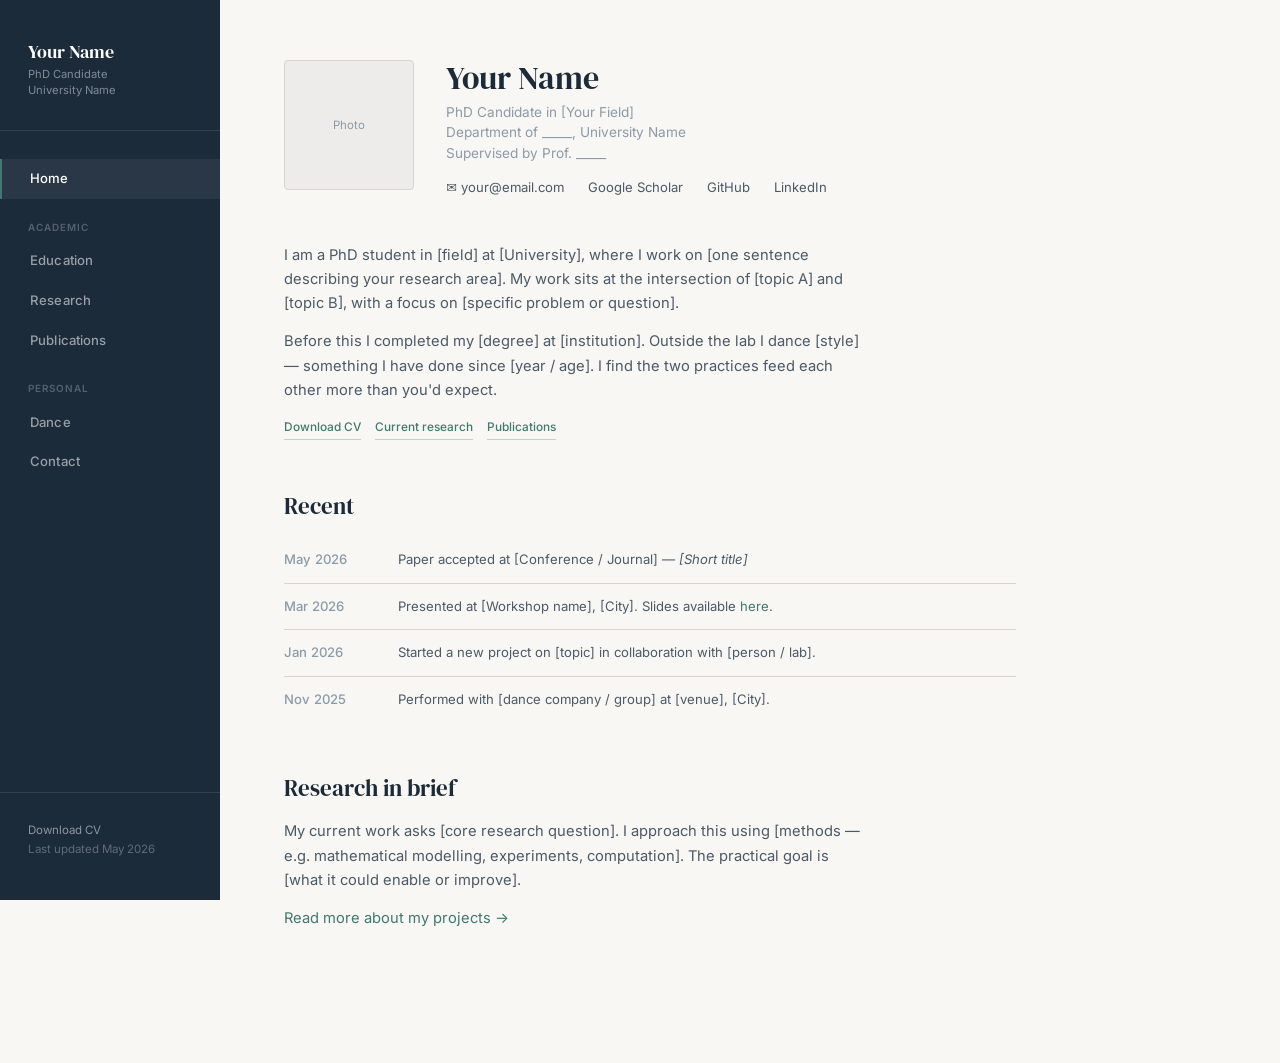
==== index.html @ a27396a3 "Add files via upload" ====
<!DOCTYPE html>
<html lang="en">
<head>
  <meta charset="UTF-8">
  <meta name="viewport" content="width=device-width, initial-scale=1.0">
  <title>Your Name</title>
  <link rel="preconnect" href="https://fonts.googleapis.com">
  <link href="https://fonts.googleapis.com/css2?family=DM+Serif+Display:ital@0;1&family=Inter:wght@400;500;600&display=swap" rel="stylesheet">
  <link rel="stylesheet" href="css/style.css">
</head>
<body>

<!-- Mobile nav -->
<nav class="mobile-nav">
  <span class="mobile-nav-name">Your Name</span>
  <button class="hamburger" onclick="toggleMenu()" aria-label="Menu">
    <span></span><span></span><span></span>
  </button>
</nav>
<div class="mobile-menu" id="mobileMenu">
  <a href="index.html">Home</a>
  <a href="pages/education.html">Education</a>
  <a href="pages/research.html">Research</a>
  <a href="pages/publications.html">Publications</a>
  <a href="pages/dance.html">Dance</a>
  <a href="pages/contact.html">Contact</a>
</div>

<div class="site-wrap">

  <!-- Sidebar -->
  <aside class="sidebar">
    <div class="sidebar-name">
      Your Name
      <small>PhD Candidate<br>University Name</small>
    </div>
    <ul class="nav-list">
      <li><a href="index.html" class="active">Home</a></li>

      <li class="nav-section-label">Academic</li>
      <li><a href="pages/education.html">Education</a></li>
      <li><a href="pages/research.html">Research</a></li>
      <li><a href="pages/publications.html">Publications</a></li>

      <li class="nav-section-label">Personal</li>
      <li><a href="pages/dance.html">Dance</a></li>
      <li><a href="pages/contact.html">Contact</a></li>
    </ul>
    <div class="sidebar-footer">
      <a href="files/cv.pdf" target="_blank">Download CV</a><br>
      Last updated May 2026
    </div>
  </aside>

  <!-- Main content -->
  <main class="main">

    <!-- Profile -->
    <div class="profile-block">
      <div class="profile-img">
        <!-- Replace with: <img src="images/photo.jpg" alt="Your Name"> -->
        Photo
      </div>
      <div>
        <div class="profile-name">Your Name</div>
        <div class="profile-role">
          PhD Candidate in [Your Field]<br>
          Department of _____, University Name<br>
          Supervised by Prof. _____
        </div>
        <div class="contact-row">
          <a href="mailto:your@email.com">✉ your@email.com</a>
          <a href="https://scholar.google.com" target="_blank">Google Scholar</a>
          <a href="https://github.com/yourhandle" target="_blank">GitHub</a>
          <a href="https://linkedin.com/in/yourhandle" target="_blank">LinkedIn</a>
        </div>
      </div>
    </div>

    <!-- About -->
    <div class="section">
      <p>
        I am a PhD student in [field] at [University], where I work on [one sentence
        describing your research area]. My work sits at the intersection of [topic A]
        and [topic B], with a focus on [specific problem or question].
      </p>
      <p>
        Before this I completed my [degree] at [institution]. Outside the lab I dance
        [style] — something I have done since [year / age]. I find the two practices
        feed each other more than you'd expect.
      </p>
      <div class="link-row" style="margin-top:16px">
        <a href="files/cv.pdf">Download CV</a>
        <a href="pages/research.html">Current research</a>
        <a href="pages/publications.html">Publications</a>
      </div>
    </div>

    <!-- News -->
    <h2>Recent</h2>
    <div class="section">

      <div class="news-item">
        <span class="news-date">May 2026</span>
        <span class="news-text">
          Paper accepted at [Conference / Journal] — <em>[Short title]</em>
        </span>
      </div>

      <div class="news-item">
        <span class="news-date">Mar 2026</span>
        <span class="news-text">
          Presented at [Workshop name], [City]. Slides available
          <a href="#">here</a>.
        </span>
      </div>

      <div class="news-item">
        <span class="news-date">Jan 2026</span>
        <span class="news-text">
          Started a new project on [topic] in collaboration with [person / lab].
        </span>
      </div>

      <div class="news-item">
        <span class="news-date">Nov 2025</span>
        <span class="news-text">
          Performed with [dance company / group] at [venue], [City].
        </span>
      </div>

    </div>

    <!-- Research snapshot -->
    <h2>Research in brief</h2>
    <div class="section">
      <p>
        My current work asks [core research question]. I approach this using
        [methods — e.g. mathematical modelling, experiments, computation].
        The practical goal is [what it could enable or improve].
      </p>
      <p>
        <a href="pages/research.html">Read more about my projects →</a>
      </p>
    </div>

  </main>
</div>

<script>
  function toggleMenu() {
    document.getElementById('mobileMenu').classList.toggle('open');
  }
</script>
</body>
</html>
---- css/style.css ----
/* ─── TOKENS ─────────────────────────────────────────────────── */
:root {
  --bg:       #F8F7F4;
  --bg2:      #EEECEA;
  --ink:      #1C2B3A;
  --ink2:     #4A5A68;
  --ink3:     #8A9BAA;
  --accent:   #3D7A6F;
  --accent2:  #2D5C53;
  --rule:     #D8D5D0;
  --serif:    'DM Serif Display', Georgia, serif;
  --sans:     'Inter', system-ui, sans-serif;
  --nav-w:    220px;
}

/* ─── RESET ──────────────────────────────────────────────────── */
*, *::before, *::after { box-sizing: border-box; margin: 0; padding: 0; }
html { font-size: 16px; scroll-behavior: smooth; }
body {
  background: var(--bg);
  color: var(--ink);
  font-family: var(--sans);
  line-height: 1.65;
  min-height: 100vh;
}
img { max-width: 100%; display: block; }
a { color: var(--accent); text-decoration: none; }
a:hover { text-decoration: underline; }
a:focus-visible {
  outline: 2px solid var(--accent);
  outline-offset: 3px;
  border-radius: 2px;
}

/* ─── LAYOUT ─────────────────────────────────────────────────── */
.site-wrap {
  display: flex;
  min-height: 100vh;
}

/* ─── SIDEBAR NAV ────────────────────────────────────────────── */
.sidebar {
  width: var(--nav-w);
  flex-shrink: 0;
  background: var(--ink);
  color: #fff;
  display: flex;
  flex-direction: column;
  padding: 40px 0;
  position: fixed;
  top: 0; left: 0; bottom: 0;
  overflow-y: auto;
  z-index: 100;
}

.sidebar-name {
  font-family: var(--serif);
  font-size: 1.15rem;
  line-height: 1.25;
  padding: 0 28px 32px;
  border-bottom: 1px solid rgba(255,255,255,.1);
  margin-bottom: 28px;
  color: #fff;
}
.sidebar-name small {
  display: block;
  font-family: var(--sans);
  font-size: .7rem;
  color: rgba(255,255,255,.45);
  font-weight: 400;
  margin-top: 4px;
  font-style: normal;
  line-height: 1.4;
}

.nav-list {
  list-style: none;
  flex: 1;
}
.nav-list a {
  display: block;
  padding: 9px 28px;
  font-size: .82rem;
  font-weight: 500;
  color: rgba(255,255,255,.55);
  letter-spacing: .01em;
  transition: color .15s, background .15s;
  border-left: 2px solid transparent;
}
.nav-list a:hover,
.nav-list a.active {
  color: #fff;
  text-decoration: none;
  background: rgba(255,255,255,.06);
  border-left-color: var(--accent);
}

.nav-section-label {
  padding: 20px 28px 6px;
  font-size: .62rem;
  letter-spacing: .1em;
  color: rgba(255,255,255,.25);
  font-weight: 600;
  text-transform: uppercase;
}

.sidebar-footer {
  padding: 28px 28px 0;
  border-top: 1px solid rgba(255,255,255,.1);
  margin-top: 28px;
  font-size: .72rem;
  color: rgba(255,255,255,.3);
  line-height: 1.7;
}
.sidebar-footer a { color: rgba(255,255,255,.5); }
.sidebar-footer a:hover { color: #fff; }

/* ─── MAIN CONTENT ───────────────────────────────────────────── */
.main {
  margin-left: var(--nav-w);
  flex: 1;
  padding: 60px 64px 80px;
  max-width: 860px;
}

/* ─── PAGE HEADER ────────────────────────────────────────────── */
.page-header {
  margin-bottom: 48px;
  padding-bottom: 24px;
  border-bottom: 1px solid var(--rule);
}
.page-header h1 {
  font-family: var(--serif);
  font-size: 2.4rem;
  font-weight: 400;
  line-height: 1.15;
  color: var(--ink);
  margin-bottom: 8px;
}
.page-header .subtitle {
  font-size: .9rem;
  color: var(--ink3);
}

/* ─── TYPOGRAPHY ─────────────────────────────────────────────── */
h2 {
  font-family: var(--serif);
  font-size: 1.45rem;
  font-weight: 400;
  color: var(--ink);
  margin: 48px 0 16px;
  line-height: 1.25;
}
h3 {
  font-size: .85rem;
  font-weight: 600;
  color: var(--ink);
  margin: 28px 0 8px;
  letter-spacing: .01em;
}
p {
  font-size: .92rem;
  color: var(--ink2);
  max-width: 64ch;
  margin-bottom: 14px;
}
p:last-child { margin-bottom: 0; }

/* ─── SECTION BLOCKS ─────────────────────────────────────────── */
.section {
  margin-bottom: 52px;
}

/* ─── ENTRY (for pubs / projects / education) ───────────────── */
.entry {
  display: grid;
  grid-template-columns: 90px 1fr;
  gap: 0 24px;
  padding: 20px 0;
  border-bottom: 1px solid var(--rule);
}
.entry:last-child { border-bottom: none; }
.entry-year {
  font-size: .78rem;
  color: var(--ink3);
  padding-top: 2px;
  font-weight: 500;
}
.entry-body { }
.entry-title {
  font-size: .92rem;
  font-weight: 600;
  color: var(--ink);
  margin-bottom: 3px;
  line-height: 1.35;
}
.entry-sub {
  font-size: .8rem;
  color: var(--ink2);
  margin-bottom: 5px;
  line-height: 1.45;
}
.entry-desc {
  font-size: .78rem;
  color: var(--ink3);
  max-width: 56ch;
  line-height: 1.55;
}
.entry-tags {
  display: flex;
  flex-wrap: wrap;
  gap: 5px;
  margin-top: 8px;
}
.tag {
  font-size: .67rem;
  padding: 2px 9px;
  border-radius: 3px;
  background: var(--bg2);
  color: var(--ink2);
  font-weight: 500;
  border: 1px solid var(--rule);
}
.tag.accent {
  background: rgba(61,122,111,.1);
  color: var(--accent2);
  border-color: rgba(61,122,111,.2);
}

/* ─── LINKS INLINE ───────────────────────────────────────────── */
.link-row {
  display: flex;
  gap: 14px;
  margin-top: 8px;
  flex-wrap: wrap;
}
.link-row a {
  font-size: .74rem;
  font-weight: 500;
  color: var(--accent);
  border-bottom: 1px solid rgba(61,122,111,.3);
  padding-bottom: 1px;
}
.link-row a:hover { border-bottom-color: var(--accent); text-decoration: none; }

/* ─── CONTACT / ICON ROW ─────────────────────────────────────── */
.contact-row {
  display: flex;
  flex-wrap: wrap;
  gap: 10px 24px;
  margin-top: 12px;
}
.contact-row a {
  font-size: .82rem;
  color: var(--ink2);
  display: flex;
  align-items: center;
  gap: 6px;
}
.contact-row a:hover { color: var(--accent); text-decoration: none; }

/* ─── PROFILE BLOCK (home) ───────────────────────────────────── */
.profile-block {
  display: grid;
  grid-template-columns: 130px 1fr;
  gap: 32px;
  align-items: start;
  margin-bottom: 44px;
}
.profile-img {
  width: 130px; height: 130px;
  border-radius: 4px;
  background: var(--bg2);
  border: 1px solid var(--rule);
  overflow: hidden;
  display: flex;
  align-items: center;
  justify-content: center;
  color: var(--ink3);
  font-size: .72rem;
  text-align: center;
}
.profile-name {
  font-family: var(--serif);
  font-size: 2rem;
  font-weight: 400;
  color: var(--ink);
  line-height: 1.15;
  margin-bottom: 5px;
}
.profile-role {
  font-size: .85rem;
  color: var(--ink3);
  margin-bottom: 14px;
  line-height: 1.5;
}

/* ─── NEWS ITEMS ─────────────────────────────────────────────── */
.news-item {
  display: grid;
  grid-template-columns: 90px 1fr;
  gap: 0 24px;
  padding: 12px 0;
  border-bottom: 1px solid var(--rule);
  font-size: .82rem;
}
.news-item:last-child { border-bottom: none; }
.news-date { color: var(--ink3); font-weight: 500; }
.news-text { color: var(--ink2); }

/* ─── DANCE PAGE ─────────────────────────────────────────────── */
.dance-grid {
  display: grid;
  grid-template-columns: repeat(2, 1fr);
  gap: 20px;
  margin-top: 24px;
}
.dance-card {
  background: var(--bg2);
  border: 1px solid var(--rule);
  border-radius: 4px;
  padding: 20px;
}
.dance-card h3 {
  margin-top: 0;
  margin-bottom: 6px;
  font-size: .85rem;
}
.dance-card p {
  font-size: .78rem;
  color: var(--ink3);
  max-width: none;
}

/* ─── MOBILE NAV ─────────────────────────────────────────────── */
.mobile-nav {
  display: none;
  background: var(--ink);
  padding: 14px 20px;
  position: sticky;
  top: 0;
  z-index: 200;
  align-items: center;
  justify-content: space-between;
}
.mobile-nav-name {
  font-family: var(--serif);
  font-size: 1rem;
  color: #fff;
}
.hamburger {
  background: none;
  border: none;
  cursor: pointer;
  padding: 4px;
  display: flex;
  flex-direction: column;
  gap: 4px;
}
.hamburger span {
  display: block;
  width: 22px; height: 2px;
  background: rgba(255,255,255,.7);
  border-radius: 1px;
  transition: .2s;
}
.mobile-menu {
  display: none;
  background: var(--ink);
  padding: 8px 0 16px;
  position: sticky;
  top: 54px;
  z-index: 190;
}
.mobile-menu.open { display: block; }
.mobile-menu a {
  display: block;
  padding: 9px 20px;
  font-size: .82rem;
  color: rgba(255,255,255,.6);
  font-weight: 500;
}
.mobile-menu a:hover { color: #fff; text-decoration: none; }

/* ─── RESPONSIVE ─────────────────────────────────────────────── */
@media (max-width: 768px) {
  .sidebar { display: none; }
  .mobile-nav { display: flex; }
  .main {
    margin-left: 0;
    padding: 32px 22px 60px;
    max-width: 100%;
  }
  .profile-block {
    grid-template-columns: 1fr;
  }
  .entry {
    grid-template-columns: 1fr;
    gap: 4px;
  }
  .news-item {
    grid-template-columns: 1fr;
    gap: 2px;
  }
  .dance-grid {
    grid-template-columns: 1fr;
  }
}

@media (prefers-reduced-motion: reduce) {
  * { transition: none !important; }
}
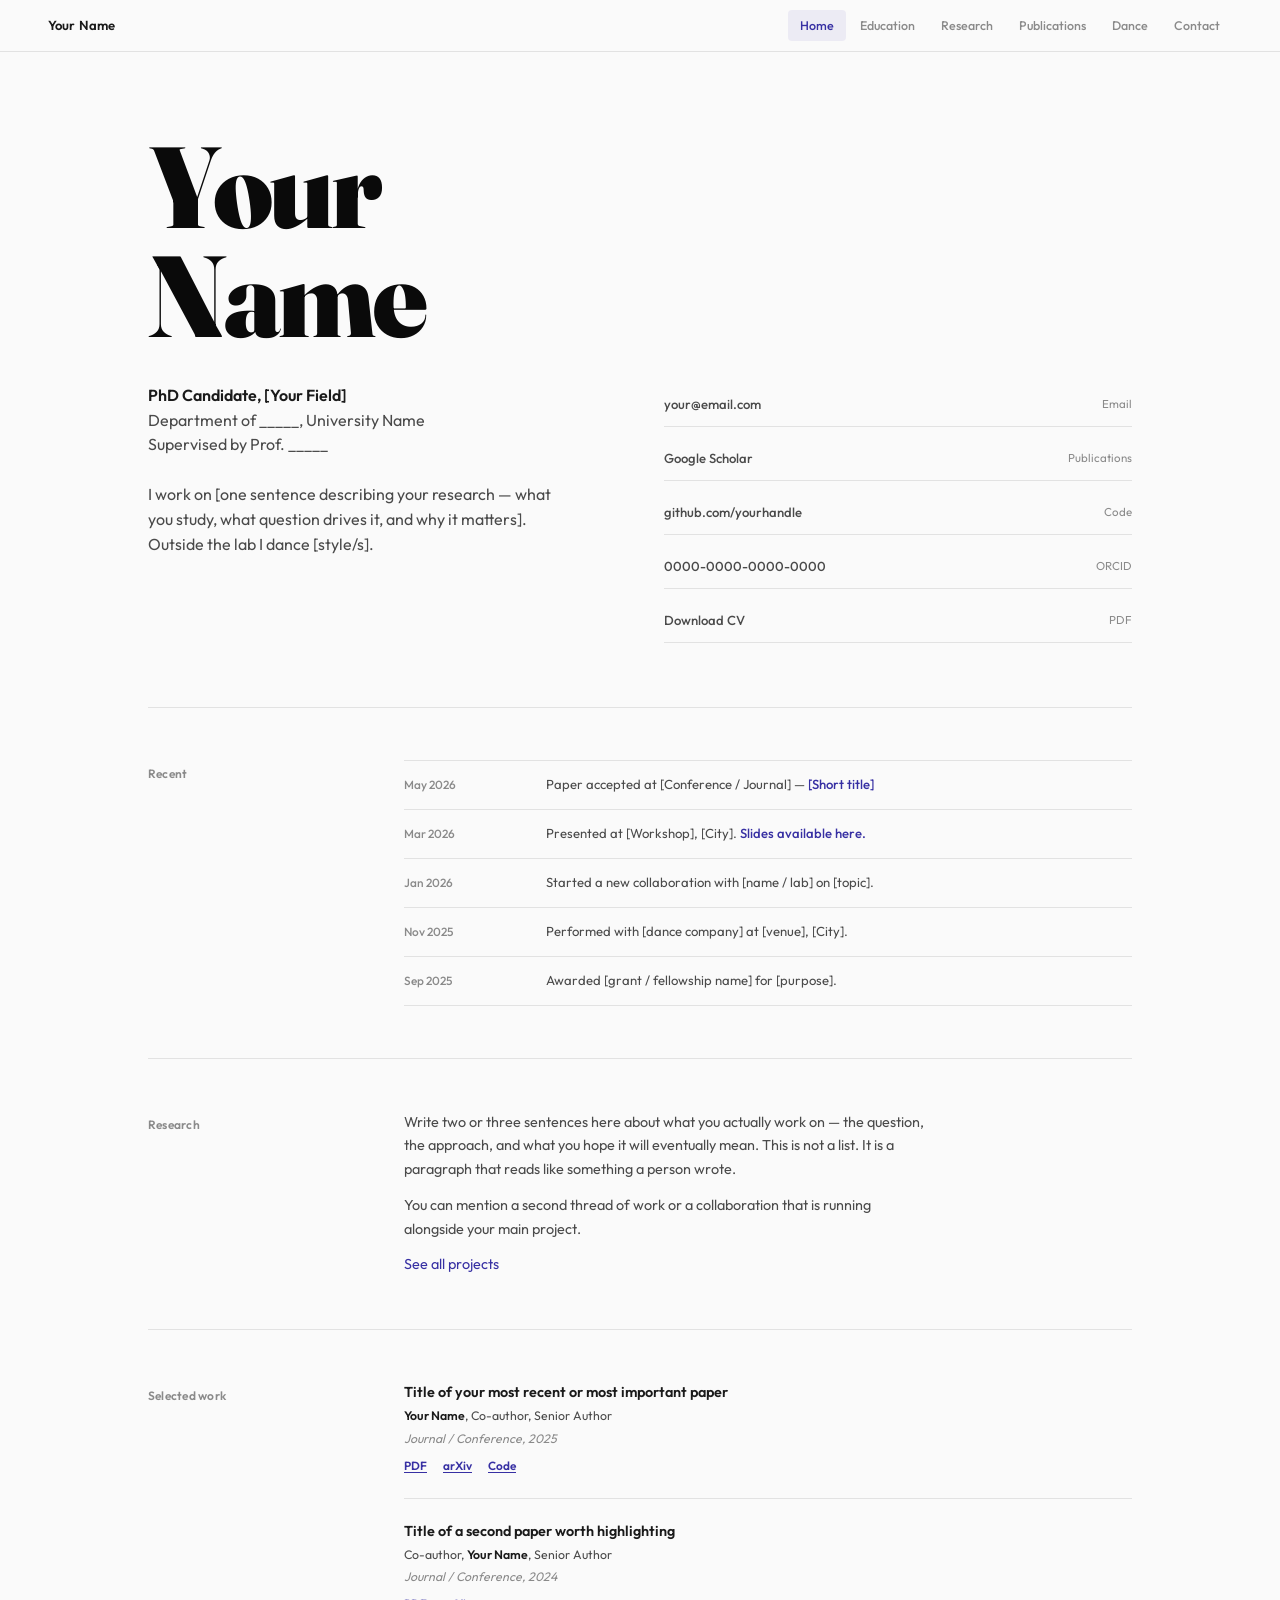
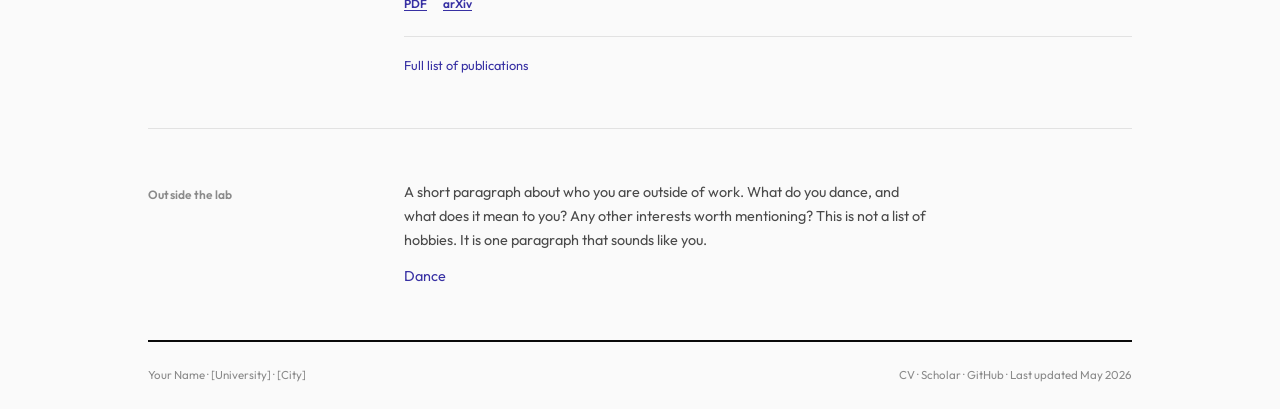
==== commit 7f1b60ad: "Add files via upload" ====
--- a/index.html
+++ b/index.html
@@ -5,19 +5,26 @@
   <meta name="viewport" content="width=device-width, initial-scale=1.0">
   <title>Your Name</title>
   <link rel="preconnect" href="https://fonts.googleapis.com">
-  <link href="https://fonts.googleapis.com/css2?family=DM+Serif+Display:ital@0;1&family=Inter:wght@400;500;600&display=swap" rel="stylesheet">
+  <link href="https://fonts.googleapis.com/css2?family=Fraunces:opsz,wght@9..144,400;9..144,700;9..144,900&family=Outfit:wght@400;500;600&display=swap" rel="stylesheet">
   <link rel="stylesheet" href="css/style.css">
 </head>
 <body>
 
-<!-- Mobile nav -->
-<nav class="mobile-nav">
-  <span class="mobile-nav-name">Your Name</span>
-  <button class="hamburger" onclick="toggleMenu()" aria-label="Menu">
+<nav class="topnav">
+  <a class="nav-home" href="index.html">Your Name</a>
+  <ul class="nav-links">
+    <li><a href="index.html" class="active">Home</a></li>
+    <li><a href="pages/education.html">Education</a></li>
+    <li><a href="pages/research.html">Research</a></li>
+    <li><a href="pages/publications.html">Publications</a></li>
+    <li><a href="pages/dance.html">Dance</a></li>
+    <li><a href="pages/contact.html">Contact</a></li>
+  </ul>
+  <button class="hamburger" onclick="toggleMenu()" aria-label="Open menu">
     <span></span><span></span><span></span>
   </button>
 </nav>
-<div class="mobile-menu" id="mobileMenu">
+<div class="mob-menu" id="mob">
   <a href="index.html">Home</a>
   <a href="pages/education.html">Education</a>
   <a href="pages/research.html">Research</a>
@@ -26,130 +33,165 @@
   <a href="pages/contact.html">Contact</a>
 </div>
 
-<div class="site-wrap">
+<div class="page">
 
-  <!-- Sidebar -->
-  <aside class="sidebar">
-    <div class="sidebar-name">
-      Your Name
-      <small>PhD Candidate<br>University Name</small>
+  <!-- HERO -->
+  <section class="hero">
+    <div class="hero-name">Your<br>Name</div>
+    <div class="hero-grid">
+      <div>
+        <p class="hero-role">
+          <strong>PhD Candidate, [Your Field]</strong><br>
+          Department of _____, University Name<br>
+          Supervised by Prof. _____<br><br>
+          I work on [one sentence describing your research — what you
+          study, what question drives it, and why it matters].
+          Outside the lab I dance [style/s].
+        </p>
+      </div>
+      <div class="hero-links">
+        <a class="hero-link" href="mailto:your@email.com">
+          your@email.com
+          <span class="hero-link-label">Email</span>
+        </a>
+        <a class="hero-link" href="https://scholar.google.com" target="_blank">
+          Google Scholar
+          <span class="hero-link-label">Publications</span>
+        </a>
+        <a class="hero-link" href="https://github.com/yourhandle" target="_blank">
+          github.com/yourhandle
+          <span class="hero-link-label">Code</span>
+        </a>
+        <a class="hero-link" href="https://orcid.org/0000-0000-0000-0000" target="_blank">
+          0000-0000-0000-0000
+          <span class="hero-link-label">ORCID</span>
+        </a>
+        <a class="hero-link" href="files/cv.pdf" target="_blank">
+          Download CV
+          <span class="hero-link-label">PDF</span>
+        </a>
+      </div>
     </div>
-    <ul class="nav-list">
-      <li><a href="index.html" class="active">Home</a></li>
+  </section>
 
-      <li class="nav-section-label">Academic</li>
-      <li><a href="pages/education.html">Education</a></li>
-      <li><a href="pages/research.html">Research</a></li>
-      <li><a href="pages/publications.html">Publications</a></li>
-
-      <li class="nav-section-label">Personal</li>
-      <li><a href="pages/dance.html">Dance</a></li>
-      <li><a href="pages/contact.html">Contact</a></li>
-    </ul>
-    <div class="sidebar-footer">
-      <a href="files/cv.pdf" target="_blank">Download CV</a><br>
-      Last updated May 2026
-    </div>
-  </aside>
-
-  <!-- Main content -->
-  <main class="main">
-
-    <!-- Profile -->
-    <div class="profile-block">
-      <div class="profile-img">
-        <!-- Replace with: <img src="images/photo.jpg" alt="Your Name"> -->
-        Photo
-      </div>
-      <div>
-        <div class="profile-name">Your Name</div>
-        <div class="profile-role">
-          PhD Candidate in [Your Field]<br>
-          Department of _____, University Name<br>
-          Supervised by Prof. _____
+  <!-- NEWS -->
+  <div class="home-block">
+    <div class="home-block-label">Recent</div>
+    <div class="home-block-body">
+      <div class="news-strip">
+        <div class="news-row">
+          <span class="news-date">May 2026</span>
+          <span class="news-text">Paper accepted at [Conference / Journal] —
+            <a href="pages/publications.html">[Short title]</a>
+          </span>
         </div>
-        <div class="contact-row">
-          <a href="mailto:your@email.com">✉ your@email.com</a>
-          <a href="https://scholar.google.com" target="_blank">Google Scholar</a>
-          <a href="https://github.com/yourhandle" target="_blank">GitHub</a>
-          <a href="https://linkedin.com/in/yourhandle" target="_blank">LinkedIn</a>
+        <div class="news-row">
+          <span class="news-date">Mar 2026</span>
+          <span class="news-text">Presented at [Workshop], [City].
+            <a href="#">Slides available here.</a>
+          </span>
+        </div>
+        <div class="news-row">
+          <span class="news-date">Jan 2026</span>
+          <span class="news-text">
+            Started a new collaboration with [name / lab] on [topic].
+          </span>
+        </div>
+        <div class="news-row">
+          <span class="news-date">Nov 2025</span>
+          <span class="news-text">
+            Performed with [dance company] at [venue], [City].
+          </span>
+        </div>
+        <div class="news-row">
+          <span class="news-date">Sep 2025</span>
+          <span class="news-text">
+            Awarded [grant / fellowship name] for [purpose].
+          </span>
         </div>
       </div>
     </div>
+  </div>
 
-    <!-- About -->
-    <div class="section">
+  <!-- RESEARCH SNAPSHOT -->
+  <div class="home-block">
+    <div class="home-block-label">Research</div>
+    <div class="home-block-body">
       <p>
-        I am a PhD student in [field] at [University], where I work on [one sentence
-        describing your research area]. My work sits at the intersection of [topic A]
-        and [topic B], with a focus on [specific problem or question].
+        Write two or three sentences here about what you actually work on —
+        the question, the approach, and what you hope it will eventually mean.
+        This is not a list. It is a paragraph that reads like something a
+        person wrote.
       </p>
       <p>
-        Before this I completed my [degree] at [institution]. Outside the lab I dance
-        [style] — something I have done since [year / age]. I find the two practices
-        feed each other more than you'd expect.
+        You can mention a second thread of work or a collaboration that is
+        running alongside your main project.
       </p>
-      <div class="link-row" style="margin-top:16px">
-        <a href="files/cv.pdf">Download CV</a>
-        <a href="pages/research.html">Current research</a>
-        <a href="pages/publications.html">Publications</a>
-      </div>
+      <p><a href="pages/research.html">See all projects</a></p>
     </div>
+  </div>
 
-    <!-- News -->
-    <h2>Recent</h2>
-    <div class="section">
+  <!-- SELECTED PUBS -->
+  <div class="home-block">
+    <div class="home-block-label">Selected work</div>
+    <div class="home-block-body">
 
-      <div class="news-item">
-        <span class="news-date">May 2026</span>
-        <span class="news-text">
-          Paper accepted at [Conference / Journal] — <em>[Short title]</em>
-        </span>
+      <div class="pub" style="padding-top:0">
+        <div class="pub-title">Title of your most recent or most important paper</div>
+        <div class="pub-authors"><b>Your Name</b>, Co-author, Senior Author</div>
+        <div class="pub-venue">Journal / Conference, 2025</div>
+        <div class="links" style="margin-top:8px">
+          <a href="#">PDF</a><a href="#">arXiv</a><a href="#">Code</a>
+        </div>
       </div>
 
-      <div class="news-item">
-        <span class="news-date">Mar 2026</span>
-        <span class="news-text">
-          Presented at [Workshop name], [City]. Slides available
-          <a href="#">here</a>.
-        </span>
+      <div class="pub">
+        <div class="pub-title">Title of a second paper worth highlighting</div>
+        <div class="pub-authors">Co-author, <b>Your Name</b>, Senior Author</div>
+        <div class="pub-venue">Journal / Conference, 2024</div>
+        <div class="links" style="margin-top:8px">
+          <a href="#">PDF</a><a href="#">arXiv</a>
+        </div>
       </div>
 
-      <div class="news-item">
-        <span class="news-date">Jan 2026</span>
-        <span class="news-text">
-          Started a new project on [topic] in collaboration with [person / lab].
-        </span>
-      </div>
-
-      <div class="news-item">
-        <span class="news-date">Nov 2025</span>
-        <span class="news-text">
-          Performed with [dance company / group] at [venue], [City].
-        </span>
-      </div>
+      <p style="font-size:.8rem;color:var(--ink3);margin-top:18px">
+        <a href="pages/publications.html">Full list of publications</a>
+      </p>
 
     </div>
+  </div>
 
-    <!-- Research snapshot -->
-    <h2>Research in brief</h2>
-    <div class="section">
+  <!-- ABOUT / OUTSIDE THE LAB -->
+  <div class="home-block" style="border-bottom:none">
+    <div class="home-block-label">Outside the lab</div>
+    <div class="home-block-body">
       <p>
-        My current work asks [core research question]. I approach this using
-        [methods — e.g. mathematical modelling, experiments, computation].
-        The practical goal is [what it could enable or improve].
+        A short paragraph about who you are outside of work. What do you
+        dance, and what does it mean to you? Any other interests worth
+        mentioning? This is not a list of hobbies. It is one paragraph that
+        sounds like you.
       </p>
-      <p>
-        <a href="pages/research.html">Read more about my projects →</a>
-      </p>
+      <p><a href="pages/dance.html">Dance</a></p>
     </div>
+  </div>
 
-  </main>
+</div>
+
+<div class="page">
+  <footer>
+    <span>Your Name · [University] · [City]</span>
+    <span>
+      <a href="files/cv.pdf" target="_blank">CV</a> ·
+      <a href="https://scholar.google.com" target="_blank">Scholar</a> ·
+      <a href="https://github.com/yourhandle" target="_blank">GitHub</a> ·
+      Last updated May 2026
+    </span>
+  </footer>
 </div>
 
 <script>
   function toggleMenu() {
-    document.getElementById('mobileMenu').classList.toggle('open');
+    document.getElementById('mob').classList.toggle('open');
   }
 </script>
 </body>
--- a/css/style.css
+++ b/css/style.css
@@ -1,412 +1,434 @@
 /* ─── TOKENS ─────────────────────────────────────────────────── */
 :root {
-  --bg:       #F8F7F4;
-  --bg2:      #EEECEA;
-  --ink:      #1C2B3A;
-  --ink2:     #4A5A68;
-  --ink3:     #8A9BAA;
-  --accent:   #3D7A6F;
-  --accent2:  #2D5C53;
-  --rule:     #D8D5D0;
-  --serif:    'DM Serif Display', Georgia, serif;
-  --sans:     'Inter', system-ui, sans-serif;
-  --nav-w:    220px;
-}
-
-/* ─── RESET ──────────────────────────────────────────────────── */
+  --white:   #FAFAFA;
+  --black:   #0A0A0A;
+  --ink:     #1A1A1A;
+  --ink2:    #4A4A4A;
+  --ink3:    #8A8A8A;
+  --rule:    #E2E2E2;
+  --rule2:   #C8C8C8;
+  --indigo:  #3730A3;
+  --indigo2: #4338CA;
+  --indigo-bg: rgba(55,48,163,0.07);
+  --serif:   'Fraunces', Georgia, serif;
+  --sans:    'Outfit', system-ui, sans-serif;
+}
+
+/* ─── RESET ─────────────────────────────────────────────────── */
 *, *::before, *::after { box-sizing: border-box; margin: 0; padding: 0; }
 html { font-size: 16px; scroll-behavior: smooth; }
 body {
-  background: var(--bg);
+  background: var(--white);
   color: var(--ink);
   font-family: var(--sans);
-  line-height: 1.65;
+  line-height: 1.6;
   min-height: 100vh;
 }
 img { max-width: 100%; display: block; }
-a { color: var(--accent); text-decoration: none; }
+a { color: var(--indigo); text-decoration: none; }
 a:hover { text-decoration: underline; }
-a:focus-visible {
-  outline: 2px solid var(--accent);
-  outline-offset: 3px;
-  border-radius: 2px;
-}
-
-/* ─── LAYOUT ─────────────────────────────────────────────────── */
-.site-wrap {
-  display: flex;
-  min-height: 100vh;
-}
-
-/* ─── SIDEBAR NAV ────────────────────────────────────────────── */
-.sidebar {
-  width: var(--nav-w);
-  flex-shrink: 0;
-  background: var(--ink);
-  color: #fff;
+a:focus-visible { outline: 2px solid var(--indigo); outline-offset: 3px; border-radius: 2px; }
+
+/* ─── NAV ────────────────────────────────────────────────────── */
+.topnav {
+  position: sticky; top: 0; z-index: 200;
+  background: var(--white);
+  border-bottom: 1px solid var(--rule);
+  padding: 0 48px;
+  display: flex;
+  align-items: center;
+  justify-content: space-between;
+  height: 52px;
+}
+.nav-home {
+  font-family: var(--sans);
+  font-size: .82rem;
+  font-weight: 600;
+  color: var(--ink);
+  letter-spacing: .01em;
+}
+.nav-home:hover { text-decoration: none; color: var(--indigo); }
+.nav-links {
+  display: flex;
+  gap: 2px;
+  list-style: none;
+}
+.nav-links a {
+  display: block;
+  padding: 6px 12px;
+  font-size: .78rem;
+  font-weight: 500;
+  color: var(--ink3);
+  border-radius: 4px;
+  transition: color .15s, background .15s;
+}
+.nav-links a:hover { color: var(--ink); background: var(--rule); text-decoration: none; }
+.nav-links a.active { color: var(--indigo); background: var(--indigo-bg); }
+
+/* hamburger */
+.hamburger {
+  display: none;
+  background: none; border: none; cursor: pointer;
+  padding: 4px; flex-direction: column; gap: 5px;
+}
+.hamburger span { display: block; width: 20px; height: 1.5px; background: var(--ink); }
+.mob-menu {
+  display: none;
+  background: var(--white);
+  border-bottom: 1px solid var(--rule);
+  padding: 8px 0 14px;
+  position: sticky; top: 52px; z-index: 190;
+}
+.mob-menu.open { display: block; }
+.mob-menu a { display: block; padding: 9px 24px; font-size: .82rem; color: var(--ink2); font-weight: 500; }
+.mob-menu a:hover { color: var(--indigo); text-decoration: none; }
+
+/* ─── PAGE WRAPPER ───────────────────────────────────────────── */
+.page { max-width: 1080px; margin: 0 auto; padding: 0 48px; }
+
+/* ─── HERO (home only) ───────────────────────────────────────── */
+.hero {
+  padding: 80px 0 64px;
+  border-bottom: 1px solid var(--rule);
+}
+.hero-name {
+  font-family: var(--serif);
+  font-size: clamp(3.5rem, 9vw, 7.5rem);
+  font-weight: 900;
+  line-height: .95;
+  letter-spacing: -.03em;
+  color: var(--black);
+  margin-bottom: 32px;
+  font-variation-settings: 'opsz' 144;
+}
+.hero-grid {
+  display: grid;
+  grid-template-columns: 1fr 1fr;
+  gap: 48px;
+  align-items: start;
+}
+.hero-role {
+  font-size: 1rem;
+  color: var(--ink2);
+  line-height: 1.55;
+  max-width: 38ch;
+}
+.hero-role strong { color: var(--ink); font-weight: 600; }
+.hero-links {
   display: flex;
   flex-direction: column;
-  padding: 40px 0;
-  position: fixed;
-  top: 0; left: 0; bottom: 0;
-  overflow-y: auto;
-  z-index: 100;
-}
-
-.sidebar-name {
+  gap: 10px;
+}
+.hero-link {
+  display: flex;
+  align-items: center;
+  justify-content: space-between;
+  padding: 11px 0;
+  border-bottom: 1px solid var(--rule);
+  font-size: .82rem;
+  color: var(--ink2);
+  font-weight: 500;
+  transition: color .15s;
+}
+.hero-link:hover { color: var(--indigo); text-decoration: none; border-bottom-color: var(--indigo); }
+.hero-link-label { color: var(--ink3); font-size: .72rem; font-weight: 400; }
+
+/* ─── SECTION TITLES ─────────────────────────────────────────── */
+.section-head {
+  padding: 56px 0 32px;
+  border-bottom: 1px solid var(--rule);
+  margin-bottom: 0;
+}
+.section-head h1 {
   font-family: var(--serif);
-  font-size: 1.15rem;
-  line-height: 1.25;
-  padding: 0 28px 32px;
-  border-bottom: 1px solid rgba(255,255,255,.1);
-  margin-bottom: 28px;
-  color: #fff;
-}
-.sidebar-name small {
-  display: block;
-  font-family: var(--sans);
-  font-size: .7rem;
-  color: rgba(255,255,255,.45);
-  font-weight: 400;
-  margin-top: 4px;
-  font-style: normal;
-  line-height: 1.4;
-}
-
-.nav-list {
-  list-style: none;
+  font-size: clamp(2rem, 4vw, 3.2rem);
+  font-weight: 900;
+  letter-spacing: -.02em;
+  line-height: 1.05;
+  color: var(--black);
+  font-variation-settings: 'opsz' 72;
+}
+.section-head p {
+  margin-top: 10px;
+  font-size: .88rem;
+  color: var(--ink3);
+  max-width: 56ch;
+}
+
+/* ─── TWO-COL CONTENT LAYOUT ─────────────────────────────────── */
+.two-col {
+  display: grid;
+  grid-template-columns: 200px 1fr;
+  gap: 0 56px;
+}
+.col-label {
+  font-size: .72rem;
+  font-weight: 600;
+  color: var(--ink3);
+  padding-top: 28px;
+  letter-spacing: .02em;
+}
+
+/* ─── ENTRIES ────────────────────────────────────────────────── */
+.entry-group { padding: 0; }
+.entry {
+  padding: 24px 0;
+  border-bottom: 1px solid var(--rule);
+}
+.entry:last-child { border-bottom: none; }
+.entry-row {
+  display: flex;
+  align-items: baseline;
+  gap: 16px;
+  margin-bottom: 5px;
+}
+.entry-title {
+  font-size: .95rem;
+  font-weight: 600;
+  color: var(--ink);
+  line-height: 1.3;
   flex: 1;
 }
-.nav-list a {
-  display: block;
-  padding: 9px 28px;
-  font-size: .82rem;
+.entry-year {
+  font-size: .75rem;
+  color: var(--ink3);
+  white-space: nowrap;
   font-weight: 500;
-  color: rgba(255,255,255,.55);
-  letter-spacing: .01em;
-  transition: color .15s, background .15s;
-  border-left: 2px solid transparent;
-}
-.nav-list a:hover,
-.nav-list a.active {
-  color: #fff;
-  text-decoration: none;
-  background: rgba(255,255,255,.06);
-  border-left-color: var(--accent);
-}
-
-.nav-section-label {
-  padding: 20px 28px 6px;
-  font-size: .62rem;
-  letter-spacing: .1em;
-  color: rgba(255,255,255,.25);
-  font-weight: 600;
-  text-transform: uppercase;
-}
-
-.sidebar-footer {
-  padding: 28px 28px 0;
-  border-top: 1px solid rgba(255,255,255,.1);
-  margin-top: 28px;
-  font-size: .72rem;
-  color: rgba(255,255,255,.3);
-  line-height: 1.7;
-}
-.sidebar-footer a { color: rgba(255,255,255,.5); }
-.sidebar-footer a:hover { color: #fff; }
-
-/* ─── MAIN CONTENT ───────────────────────────────────────────── */
-.main {
-  margin-left: var(--nav-w);
-  flex: 1;
-  padding: 60px 64px 80px;
-  max-width: 860px;
-}
-
-/* ─── PAGE HEADER ────────────────────────────────────────────── */
-.page-header {
-  margin-bottom: 48px;
-  padding-bottom: 24px;
-  border-bottom: 1px solid var(--rule);
-}
-.page-header h1 {
-  font-family: var(--serif);
-  font-size: 2.4rem;
-  font-weight: 400;
-  line-height: 1.15;
-  color: var(--ink);
-  margin-bottom: 8px;
-}
-.page-header .subtitle {
-  font-size: .9rem;
-  color: var(--ink3);
-}
-
-/* ─── TYPOGRAPHY ─────────────────────────────────────────────── */
-h2 {
-  font-family: var(--serif);
-  font-size: 1.45rem;
-  font-weight: 400;
-  color: var(--ink);
-  margin: 48px 0 16px;
-  line-height: 1.25;
-}
-h3 {
-  font-size: .85rem;
-  font-weight: 600;
-  color: var(--ink);
-  margin: 28px 0 8px;
-  letter-spacing: .01em;
-}
-p {
-  font-size: .92rem;
-  color: var(--ink2);
-  max-width: 64ch;
-  margin-bottom: 14px;
-}
-p:last-child { margin-bottom: 0; }
-
-/* ─── SECTION BLOCKS ─────────────────────────────────────────── */
-.section {
-  margin-bottom: 52px;
-}
-
-/* ─── ENTRY (for pubs / projects / education) ───────────────── */
-.entry {
-  display: grid;
-  grid-template-columns: 90px 1fr;
-  gap: 0 24px;
-  padding: 20px 0;
-  border-bottom: 1px solid var(--rule);
-}
-.entry:last-child { border-bottom: none; }
-.entry-year {
-  font-size: .78rem;
-  color: var(--ink3);
-  padding-top: 2px;
-  font-weight: 500;
-}
-.entry-body { }
-.entry-title {
-  font-size: .92rem;
-  font-weight: 600;
-  color: var(--ink);
-  margin-bottom: 3px;
-  line-height: 1.35;
 }
 .entry-sub {
   font-size: .8rem;
   color: var(--ink2);
-  margin-bottom: 5px;
+  margin-bottom: 6px;
   line-height: 1.45;
 }
 .entry-desc {
   font-size: .78rem;
   color: var(--ink3);
-  max-width: 56ch;
+  max-width: 58ch;
+  line-height: 1.6;
+}
+.tag-row { display: flex; gap: 5px; flex-wrap: wrap; margin-top: 9px; }
+.tag {
+  font-size: .64rem;
+  padding: 2px 8px;
+  border: 1px solid var(--rule2);
+  border-radius: 2px;
+  color: var(--ink3);
+  font-weight: 500;
+}
+.tag.ind {
+  background: var(--indigo-bg);
+  border-color: rgba(55,48,163,.2);
+  color: var(--indigo);
+}
+.links {
+  display: flex; gap: 16px; flex-wrap: wrap; margin-top: 9px;
+}
+.links a {
+  font-size: .74rem;
+  font-weight: 600;
+  color: var(--indigo);
+  text-decoration: underline;
+  text-underline-offset: 2px;
+}
+.links a:hover { color: var(--indigo2); }
+
+/* ─── NEWS STRIP ─────────────────────────────────────────────── */
+.news-strip { border-top: 1px solid var(--rule); }
+.news-row {
+  display: grid;
+  grid-template-columns: 110px 1fr;
+  gap: 0 32px;
+  padding: 14px 0;
+  border-bottom: 1px solid var(--rule);
+  font-size: .82rem;
+  align-items: baseline;
+}
+.news-date { color: var(--ink3); font-weight: 500; font-size: .74rem; }
+.news-text { color: var(--ink2); line-height: 1.5; }
+.news-text a { color: var(--indigo); font-weight: 500; }
+
+/* ─── HOME SECTIONS ──────────────────────────────────────────── */
+.home-block {
+  padding: 52px 0;
+  border-bottom: 1px solid var(--rule);
+  display: grid;
+  grid-template-columns: 200px 1fr;
+  gap: 0 56px;
+  align-items: start;
+}
+.home-block-label {
+  font-size: .75rem;
+  font-weight: 600;
+  color: var(--ink3);
+  padding-top: 4px;
+  letter-spacing: .02em;
+}
+.home-block-body {}
+.home-block-body p {
+  font-size: .9rem;
+  color: var(--ink2);
+  max-width: 58ch;
+  line-height: 1.65;
+  margin-bottom: 12px;
+}
+.home-block-body p:last-child { margin-bottom: 0; }
+.home-block-body h3 {
+  font-size: .78rem;
+  font-weight: 600;
+  color: var(--ink);
+  margin-bottom: 6px;
+  letter-spacing: .01em;
+}
+
+/* ─── PUB ENTRIES ────────────────────────────────────────────── */
+.pub {
+  padding: 22px 0;
+  border-bottom: 1px solid var(--rule);
+}
+.pub:last-child { border-bottom: none; }
+.pub-title {
+  font-size: .9rem;
+  font-weight: 600;
+  color: var(--ink);
+  line-height: 1.4;
+  margin-bottom: 4px;
+}
+.pub-authors {
+  font-size: .77rem;
+  color: var(--ink2);
+  margin-bottom: 3px;
+}
+.pub-authors b { color: var(--ink); font-weight: 600; }
+.pub-venue {
+  font-size: .77rem;
+  color: var(--ink3);
+  font-style: italic;
+}
+.pub-abs {
+  font-size: .76rem;
+  color: var(--ink3);
+  max-width: 60ch;
+  line-height: 1.6;
+  margin-top: 8px;
+  display: none;
+}
+.pub-abs.open { display: block; }
+.abs-btn {
+  background: none; border: none; cursor: pointer;
+  font-family: var(--sans); font-size: .72rem; font-weight: 600;
+  color: var(--indigo); padding: 0; margin-top: 8px;
+}
+.abs-btn:hover { text-decoration: underline; }
+
+/* ─── DANCE ──────────────────────────────────────────────────── */
+.dance-styles {
+  display: grid;
+  grid-template-columns: repeat(3, 1fr);
+  gap: 1px;
+  background: var(--rule);
+  border: 1px solid var(--rule);
+  margin-top: 32px;
+}
+.style-cell {
+  background: var(--white);
+  padding: 24px 20px;
+}
+.style-cell h3 {
+  font-family: var(--serif);
+  font-size: 1.1rem;
+  font-weight: 700;
+  color: var(--black);
+  font-variation-settings: 'opsz' 24;
+  margin-bottom: 7px;
+  line-height: 1.2;
+}
+.style-cell p {
+  font-size: .76rem;
+  color: var(--ink3);
   line-height: 1.55;
 }
-.entry-tags {
-  display: flex;
-  flex-wrap: wrap;
-  gap: 5px;
-  margin-top: 8px;
-}
-.tag {
-  font-size: .67rem;
-  padding: 2px 9px;
-  border-radius: 3px;
-  background: var(--bg2);
-  color: var(--ink2);
-  font-weight: 500;
-  border: 1px solid var(--rule);
-}
-.tag.accent {
-  background: rgba(61,122,111,.1);
-  color: var(--accent2);
-  border-color: rgba(61,122,111,.2);
-}
-
-/* ─── LINKS INLINE ───────────────────────────────────────────── */
-.link-row {
-  display: flex;
-  gap: 14px;
-  margin-top: 8px;
-  flex-wrap: wrap;
-}
-.link-row a {
-  font-size: .74rem;
-  font-weight: 500;
-  color: var(--accent);
-  border-bottom: 1px solid rgba(61,122,111,.3);
-  padding-bottom: 1px;
-}
-.link-row a:hover { border-bottom-color: var(--accent); text-decoration: none; }
-
-/* ─── CONTACT / ICON ROW ─────────────────────────────────────── */
-.contact-row {
-  display: flex;
-  flex-wrap: wrap;
-  gap: 10px 24px;
-  margin-top: 12px;
-}
-.contact-row a {
+
+.perf-table { width: 100%; border-collapse: collapse; margin-top: 24px; }
+.perf-table th {
+  font-size: .68rem;
+  font-weight: 600;
+  color: var(--ink3);
+  text-align: left;
+  padding: 0 0 10px;
+  border-bottom: 2px solid var(--rule2);
+}
+.perf-table td {
+  font-size: .8rem;
+  color: var(--ink2);
+  padding: 12px 12px 12px 0;
+  border-bottom: 1px solid var(--rule);
+  vertical-align: top;
+}
+.perf-table td:first-child { color: var(--ink3); font-size: .74rem; white-space: nowrap; }
+.perf-table td b { color: var(--ink); font-weight: 600; }
+
+/* ─── CONTACT ────────────────────────────────────────────────── */
+.contact-split {
+  display: grid;
+  grid-template-columns: 1fr 1fr;
+  gap: 56px;
+  padding: 48px 0;
+}
+.contact-split h2 {
+  font-family: var(--serif);
+  font-size: 1.4rem;
+  font-weight: 700;
+  color: var(--black);
+  font-variation-settings: 'opsz' 36;
+  margin-bottom: 20px;
+}
+.contact-item {
+  padding: 11px 0;
+  border-bottom: 1px solid var(--rule);
+  display: flex;
+  gap: 16px;
   font-size: .82rem;
-  color: var(--ink2);
-  display: flex;
-  align-items: center;
-  gap: 6px;
-}
-.contact-row a:hover { color: var(--accent); text-decoration: none; }
-
-/* ─── PROFILE BLOCK (home) ───────────────────────────────────── */
-.profile-block {
-  display: grid;
-  grid-template-columns: 130px 1fr;
-  gap: 32px;
-  align-items: start;
-  margin-bottom: 44px;
-}
-.profile-img {
-  width: 130px; height: 130px;
-  border-radius: 4px;
-  background: var(--bg2);
-  border: 1px solid var(--rule);
-  overflow: hidden;
-  display: flex;
-  align-items: center;
-  justify-content: center;
-  color: var(--ink3);
-  font-size: .72rem;
-  text-align: center;
-}
-.profile-name {
-  font-family: var(--serif);
-  font-size: 2rem;
-  font-weight: 400;
-  color: var(--ink);
-  line-height: 1.15;
-  margin-bottom: 5px;
-}
-.profile-role {
-  font-size: .85rem;
-  color: var(--ink3);
-  margin-bottom: 14px;
-  line-height: 1.5;
-}
-
-/* ─── NEWS ITEMS ─────────────────────────────────────────────── */
-.news-item {
-  display: grid;
-  grid-template-columns: 90px 1fr;
-  gap: 0 24px;
-  padding: 12px 0;
-  border-bottom: 1px solid var(--rule);
-  font-size: .82rem;
-}
-.news-item:last-child { border-bottom: none; }
-.news-date { color: var(--ink3); font-weight: 500; }
-.news-text { color: var(--ink2); }
-
-/* ─── DANCE PAGE ─────────────────────────────────────────────── */
-.dance-grid {
-  display: grid;
-  grid-template-columns: repeat(2, 1fr);
-  gap: 20px;
-  margin-top: 24px;
-}
-.dance-card {
-  background: var(--bg2);
-  border: 1px solid var(--rule);
-  border-radius: 4px;
-  padding: 20px;
-}
-.dance-card h3 {
-  margin-top: 0;
-  margin-bottom: 6px;
-  font-size: .85rem;
-}
-.dance-card p {
-  font-size: .78rem;
-  color: var(--ink3);
-  max-width: none;
-}
-
-/* ─── MOBILE NAV ─────────────────────────────────────────────── */
-.mobile-nav {
-  display: none;
-  background: var(--ink);
-  padding: 14px 20px;
-  position: sticky;
-  top: 0;
-  z-index: 200;
+  align-items: baseline;
+}
+.contact-item:last-child { border-bottom: none; }
+.c-label { min-width: 72px; font-size: .7rem; color: var(--ink3); font-weight: 600; }
+.c-val { color: var(--ink2); }
+.c-val a { color: var(--indigo); }
+
+/* ─── FOOTER ─────────────────────────────────────────────────── */
+footer {
+  border-top: 2px solid var(--black);
+  padding: 24px 0;
+  display: flex;
   align-items: center;
   justify-content: space-between;
-}
-.mobile-nav-name {
-  font-family: var(--serif);
-  font-size: 1rem;
-  color: #fff;
-}
-.hamburger {
-  background: none;
-  border: none;
-  cursor: pointer;
-  padding: 4px;
-  display: flex;
-  flex-direction: column;
-  gap: 4px;
-}
-.hamburger span {
-  display: block;
-  width: 22px; height: 2px;
-  background: rgba(255,255,255,.7);
-  border-radius: 1px;
-  transition: .2s;
-}
-.mobile-menu {
-  display: none;
-  background: var(--ink);
-  padding: 8px 0 16px;
-  position: sticky;
-  top: 54px;
-  z-index: 190;
-}
-.mobile-menu.open { display: block; }
-.mobile-menu a {
-  display: block;
-  padding: 9px 20px;
-  font-size: .82rem;
-  color: rgba(255,255,255,.6);
-  font-weight: 500;
-}
-.mobile-menu a:hover { color: #fff; text-decoration: none; }
+  font-size: .72rem;
+  color: var(--ink3);
+}
+footer a { color: var(--ink3); }
+footer a:hover { color: var(--indigo); }
+
+/* ─── UTILITIES ──────────────────────────────────────────────── */
+.mt-0 { margin-top: 0; }
+.divider { border: none; border-top: 1px solid var(--rule); margin: 0; }
 
 /* ─── RESPONSIVE ─────────────────────────────────────────────── */
 @media (max-width: 768px) {
-  .sidebar { display: none; }
-  .mobile-nav { display: flex; }
-  .main {
-    margin-left: 0;
-    padding: 32px 22px 60px;
-    max-width: 100%;
-  }
-  .profile-block {
-    grid-template-columns: 1fr;
-  }
-  .entry {
-    grid-template-columns: 1fr;
-    gap: 4px;
-  }
-  .news-item {
-    grid-template-columns: 1fr;
-    gap: 2px;
-  }
-  .dance-grid {
-    grid-template-columns: 1fr;
-  }
-}
-
+  .topnav { padding: 0 20px; }
+  .topnav .nav-links { display: none; }
+  .hamburger { display: flex; }
+  .page { padding: 0 20px; }
+  .hero { padding: 48px 0 40px; }
+  .hero-grid { grid-template-columns: 1fr; gap: 28px; }
+  .two-col { grid-template-columns: 1fr; }
+  .col-label { padding-top: 0; padding-bottom: 4px; }
+  .home-block { grid-template-columns: 1fr; gap: 12px; }
+  .contact-split { grid-template-columns: 1fr; gap: 36px; }
+  .dance-styles { grid-template-columns: 1fr; }
+  .news-row { grid-template-columns: 80px 1fr; }
+  footer { flex-direction: column; gap: 6px; }
+}
 @media (prefers-reduced-motion: reduce) {
   * { transition: none !important; }
 }
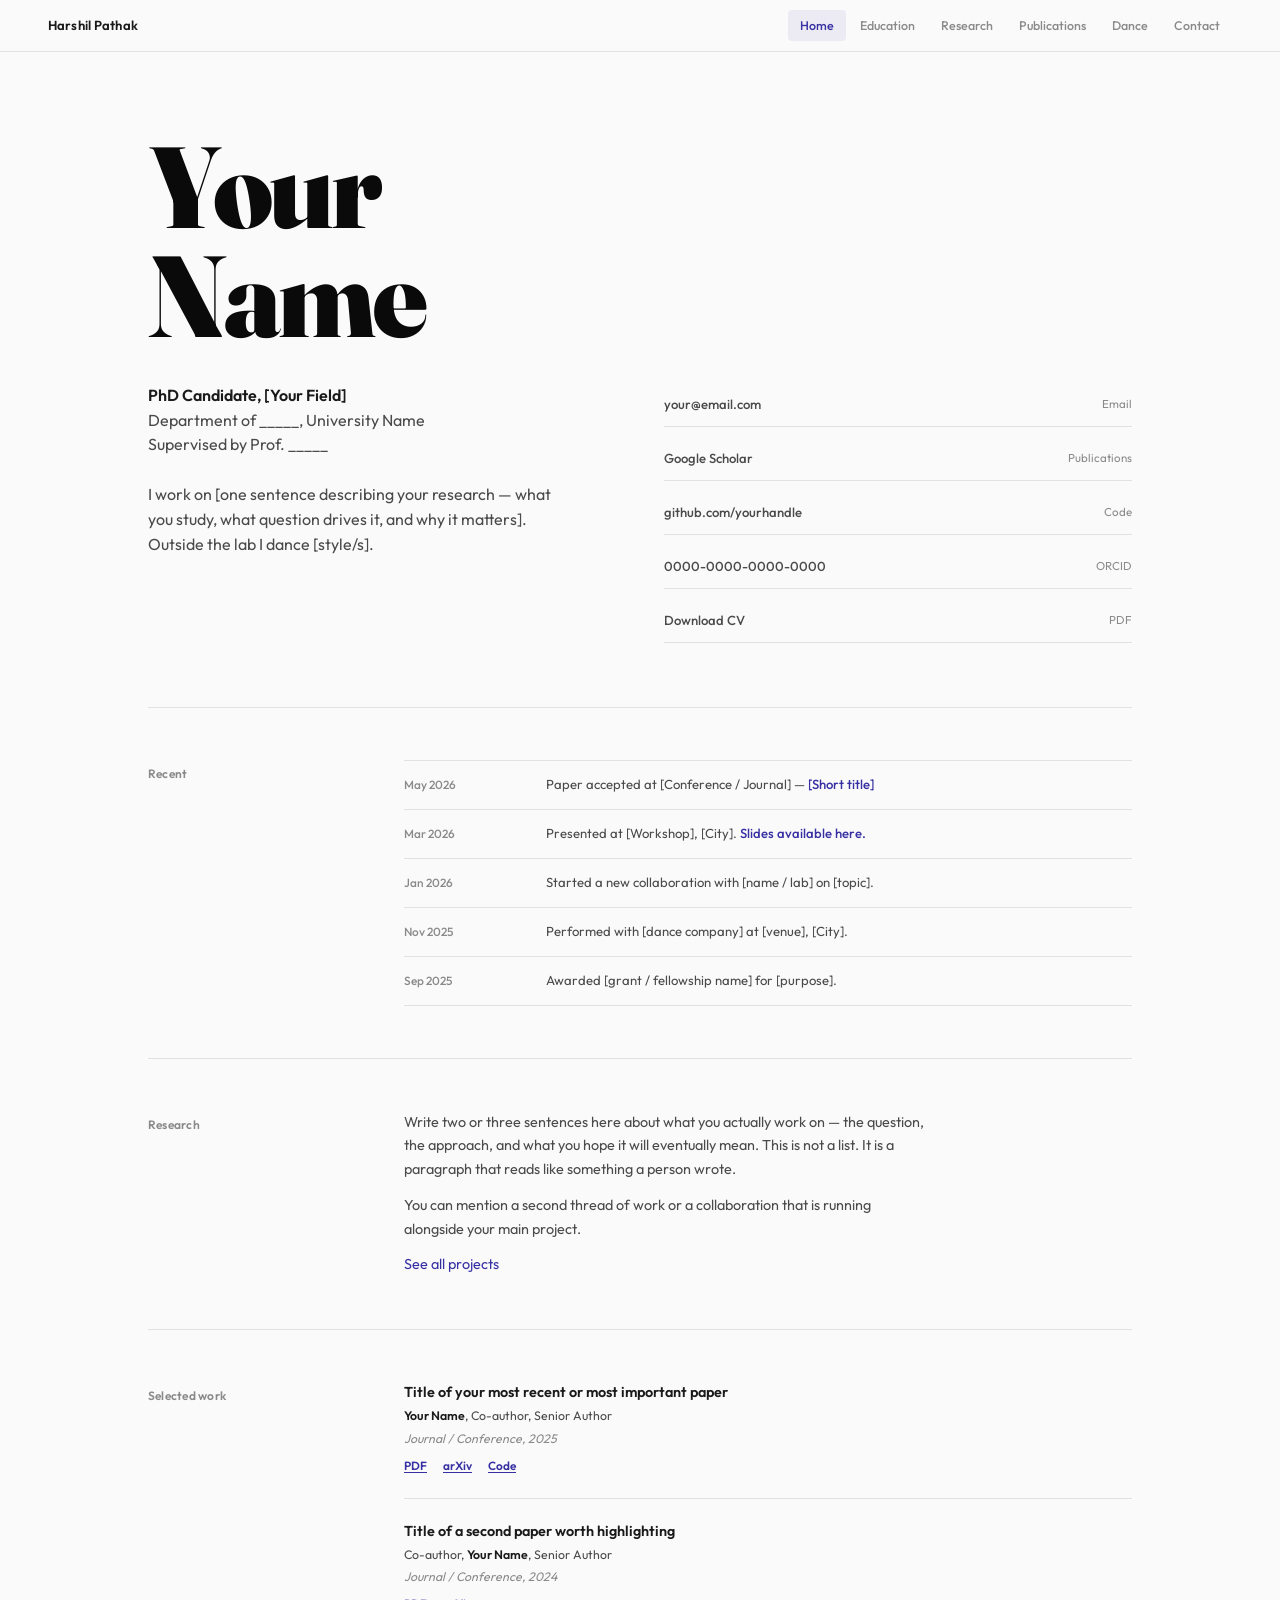
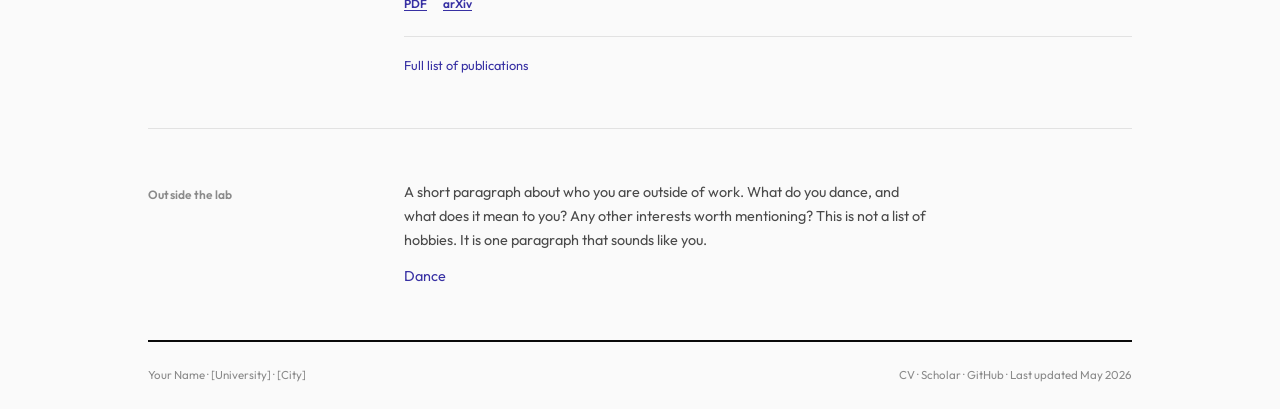
==== commit c0cc1c92: "Update index.html" ====
--- a/index.html
+++ b/index.html
@@ -3,7 +3,7 @@
 <head>
   <meta charset="UTF-8">
   <meta name="viewport" content="width=device-width, initial-scale=1.0">
-  <title>Your Name</title>
+  <title>Harshil Pathak</title>
   <link rel="preconnect" href="https://fonts.googleapis.com">
   <link href="https://fonts.googleapis.com/css2?family=Fraunces:opsz,wght@9..144,400;9..144,700;9..144,900&family=Outfit:wght@400;500;600&display=swap" rel="stylesheet">
   <link rel="stylesheet" href="css/style.css">
@@ -11,7 +11,7 @@
 <body>
 
 <nav class="topnav">
-  <a class="nav-home" href="index.html">Your Name</a>
+  <a class="nav-home" href="index.html">Harshil Pathak</a>
   <ul class="nav-links">
     <li><a href="index.html" class="active">Home</a></li>
     <li><a href="pages/education.html">Education</a></li>
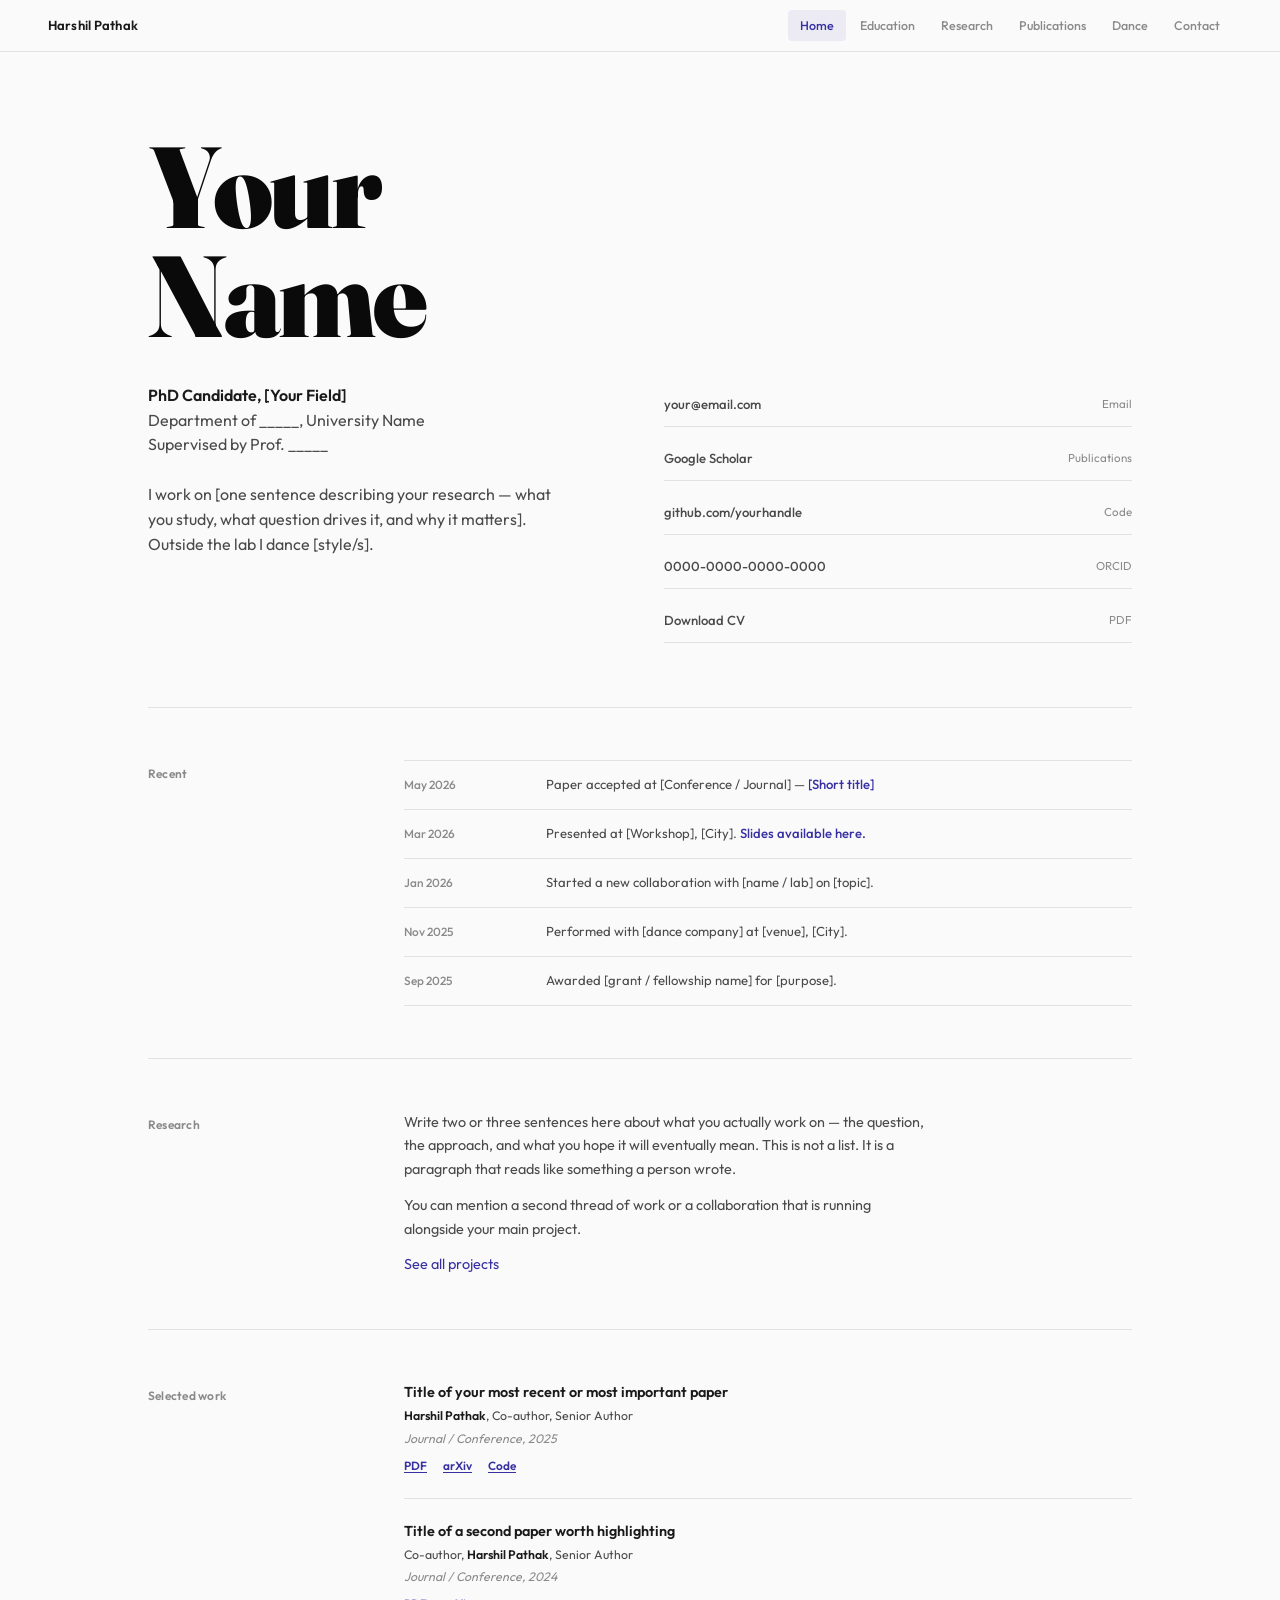
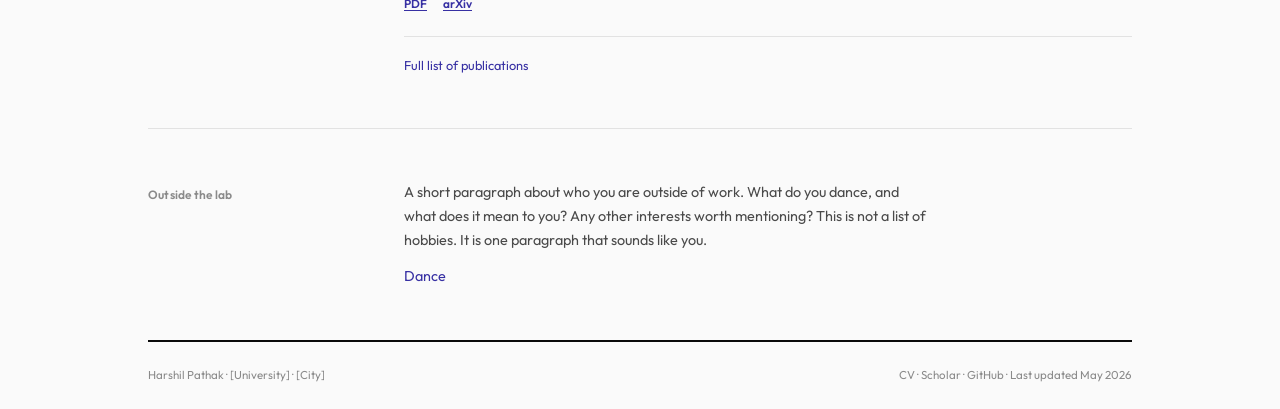
==== commit afe33441: "Update index.html" ====
--- a/index.html
+++ b/index.html
@@ -138,7 +138,7 @@
 
       <div class="pub" style="padding-top:0">
         <div class="pub-title">Title of your most recent or most important paper</div>
-        <div class="pub-authors"><b>Your Name</b>, Co-author, Senior Author</div>
+        <div class="pub-authors"><b>Harshil Pathak</b>, Co-author, Senior Author</div>
         <div class="pub-venue">Journal / Conference, 2025</div>
         <div class="links" style="margin-top:8px">
           <a href="#">PDF</a><a href="#">arXiv</a><a href="#">Code</a>
@@ -147,7 +147,7 @@
 
       <div class="pub">
         <div class="pub-title">Title of a second paper worth highlighting</div>
-        <div class="pub-authors">Co-author, <b>Your Name</b>, Senior Author</div>
+        <div class="pub-authors">Co-author, <b>Harshil Pathak</b>, Senior Author</div>
         <div class="pub-venue">Journal / Conference, 2024</div>
         <div class="links" style="margin-top:8px">
           <a href="#">PDF</a><a href="#">arXiv</a>
@@ -179,7 +179,7 @@
 
 <div class="page">
   <footer>
-    <span>Your Name · [University] · [City]</span>
+    <span>Harshil Pathak · [University] · [City]</span>
     <span>
       <a href="files/cv.pdf" target="_blank">CV</a> ·
       <a href="https://scholar.google.com" target="_blank">Scholar</a> ·
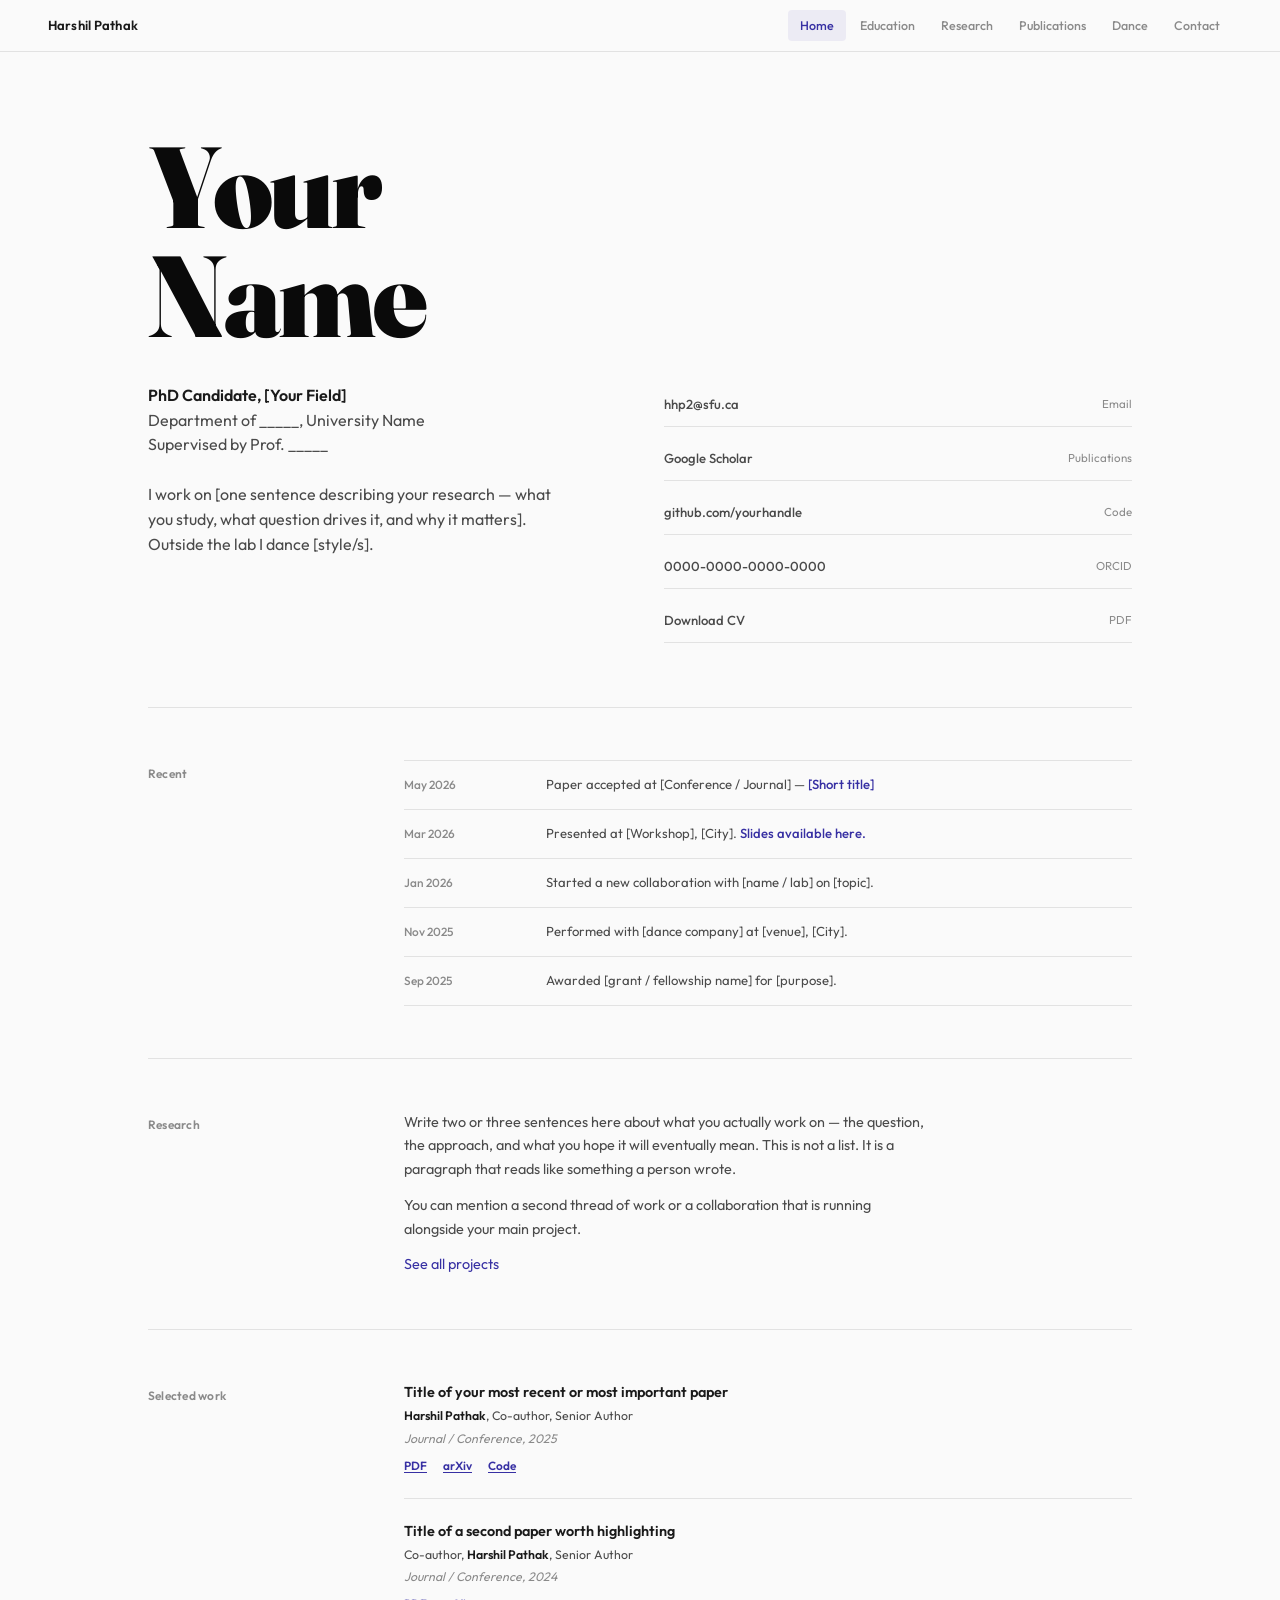
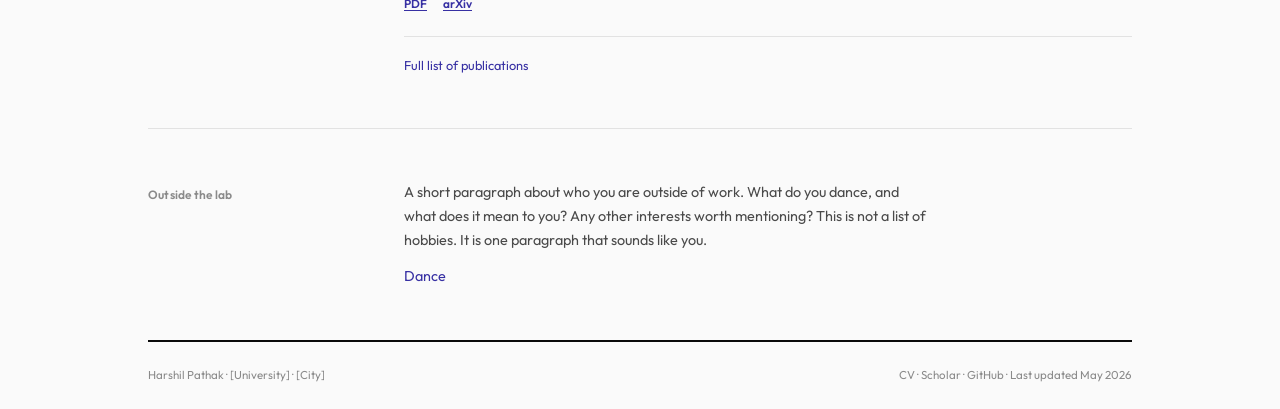
==== commit 527485c2: "Update index.html" ====
--- a/index.html
+++ b/index.html
@@ -50,8 +50,8 @@
         </p>
       </div>
       <div class="hero-links">
-        <a class="hero-link" href="mailto:your@email.com">
-          your@email.com
+        <a class="hero-link" href="mailto:hhp2@sfu.ca">
+          hhp2@sfu.ca
           <span class="hero-link-label">Email</span>
         </a>
         <a class="hero-link" href="https://scholar.google.com" target="_blank">
